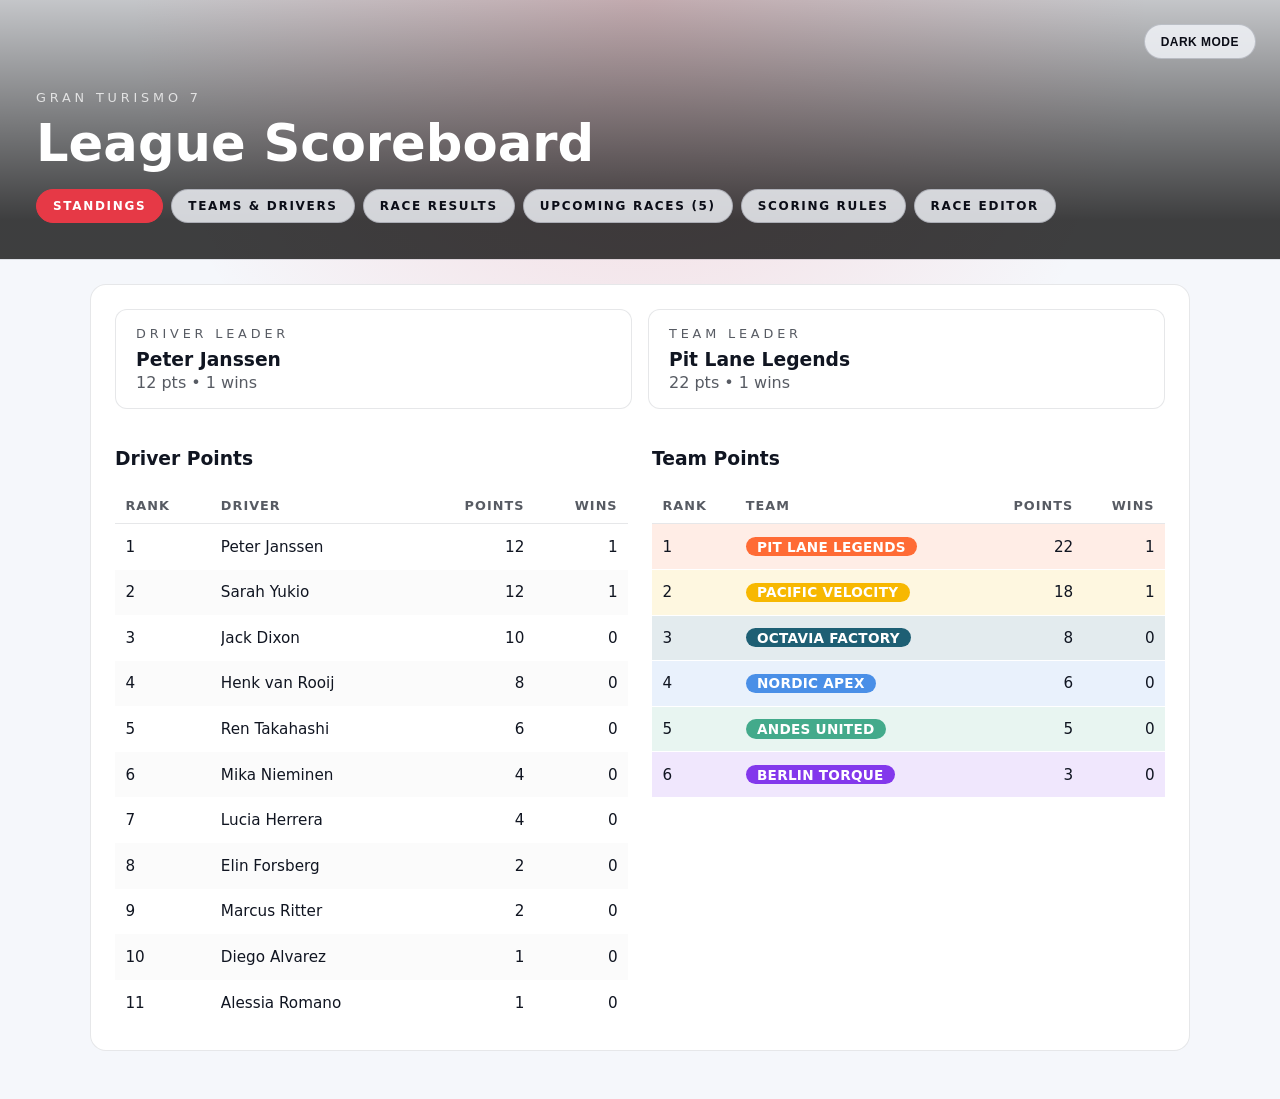
==== index.html @ e3cd5d1e "Fix headers" ====
<!doctype html>
<html lang="en">
  <head>
    <meta charset="utf-8" />
    <meta name="viewport" content="width=device-width, initial-scale=1" />
    <title>Gran Turismo 7 | Scoreboard</title>
    <link rel="icon" type="image/x-icon" href="favicon.ico">
    <link rel="stylesheet" href="styles.css" />
    <script src="theme.js" defer></script>
    <script src="main.js" defer></script>
  </head>
  <body class="theme-dark">
    <header class="hero" id="top">
      <button id="theme-toggle" class="theme-toggle" type="button" aria-pressed="false">Light mode</button>
      <div class="hero__content">
        <p class="eyebrow">Gran Turismo 7</p>
        <h1>League Scoreboard</h1>
        <div class="hero__nav" role="navigation">
          <a class="pill-link pill-link--active" href="index.html">Standings</a>
          <a class="pill-link" href="teams.html">Teams &amp; Drivers</a>
          <a class="pill-link" href="results.html">Race Results</a>
          <a id="upcoming-pill" class="pill-link" href="races.html">Upcoming Races</a>
          <a class="pill-link" href="rules.html">Scoring Rules</a>
          <a class="pill-link" href="editor.html">Race Editor</a>
        </div>
      </div>
    </header>

    <main>
      <section id="standings-section" class="panel panel--standings" aria-labelledby="standings-heading">
        <div class="callouts">
          <article class="callout">
            <p class="eyebrow">Driver Leader</p>
            <h3 id="driver-leader-name">TBD</h3>
            <p class="muted" id="driver-leader-points"></p>
          </article>
          <article class="callout">
            <p class="eyebrow">Team Leader</p>
            <h3 id="team-leader-name">TBD</h3>
            <p class="muted" id="team-leader-points"></p>
          </article>
        </div>
        <div class="standings-grid">
          <article>
            <header class="standings__header">
              <h3>Driver Points</h3>
            </header>
            <div class="table-wrapper">
              <table class="standings-table">
                <thead>
                  <tr>
                    <th scope="col">Rank</th>
                    <th scope="col">Driver</th>
                    <th scope="col">Points</th>
                    <th scope="col">Wins</th>
                  </tr>
                </thead>
                <tbody id="driver-standings-body"></tbody>
              </table>
            </div>
          </article>

          <article>
            <header class="standings__header">
              <h3>Team Points</h3>
            </header>
            <div class="table-wrapper">
              <table class="standings-table">
                <thead>
                  <tr>
                    <th scope="col">Rank</th>
                    <th scope="col">Team</th>
                    <th scope="col">Points</th>
                    <th scope="col">Wins</th>
                  </tr>
                </thead>
                <tbody id="team-standings-body"></tbody>
              </table>
            </div>
          </article>
        </div>
      </section>

    </main>
  </body>
</html>
---- styles.css ----
:root {
  font-family: "Inter", "Segoe UI", system-ui, -apple-system, BlinkMacSystemFont, sans-serif;
  --bg: #0b0d17;
  --card: rgba(255, 255, 255, 0.05);
  --panel: rgba(255, 255, 255, 0.08);
  --text: #f8f9fb;
  --muted: rgba(248, 249, 251, 0.7);
  --accent: #e63946;
  --border: rgba(255, 255, 255, 0.12);
  --bg-glow: radial-gradient(circle at top, rgba(230, 57, 70, 0.35), transparent 40%);
}

body.theme-dark {
  color-scheme: dark;
  --bg: #0b0d17;
  --card: rgba(255, 255, 255, 0.05);
  --panel: rgba(255, 255, 255, 0.08);
  --text: #f8f9fb;
  --muted: rgba(248, 249, 251, 0.7);
  --accent: #e63946;
  --border: rgba(255, 255, 255, 0.12);
  --bg-glow: radial-gradient(circle at top, rgba(230, 57, 70, 0.35), transparent 40%);
}

body.theme-light {
  color-scheme: light;
  --bg: #f5f7fb;
  --card: #ffffff;
  --panel: #ffffff;
  --text: #101521;
  --muted: rgba(16, 21, 33, 0.7);
  --accent: #e63946;
  --border: rgba(15, 23, 42, 0.1);
  --bg-glow: radial-gradient(circle at top, rgba(230, 57, 70, 0.18), transparent 40%);
}

* {
  box-sizing: border-box;
}

body {
  margin: 0;
  min-height: 100vh;
  background: var(--bg-glow), var(--bg);
  background-color: var(--bg);
  display: flex;
  flex-direction: column;
  gap: 1.5rem;
  color: var(--text);
}

main {
  width: min(1100px, 92vw);
  margin: 0 auto 3rem;
  display: flex;
  flex-direction: column;
  gap: 1.75rem;
}

.hero {
  background: url("https://images.unsplash.com/photo-1502877338535-766e1452684a?auto=format&fit=crop&w=1200&q=80") center/cover;
  min-height: 260px;
  display: flex;
  align-items: flex-end;
  color: #fff;
  border-bottom: 1px solid var(--border);
  position: relative;
  --hero-muted: rgba(255, 255, 255, 0.75);
  --hero-text: #ffffff;
}

.theme-toggle {
  position: absolute;
  top: 1.5rem;
  right: 1.5rem;
  border: 1px solid rgba(255, 255, 255, 0.4);
  background: rgba(8, 11, 18, 0.7);
  color: #fff;
  font-weight: 600;
  letter-spacing: 0.04em;
  text-transform: uppercase;
  font-size: 0.75rem;
  padding: 0.6rem 1rem;
  border-radius: 999px;
  cursor: pointer;
  transition: transform 150ms ease, background 150ms ease;
  z-index: 2;
}

.pill-link {
  text-transform: uppercase;
  font-size: 0.75rem;
  letter-spacing: 0.14em;
  font-weight: 600;
  padding: 0.55rem 1rem;
  border-radius: 999px;
  border: 1px solid rgba(255, 255, 255, 0.4);
  color: var(--hero-text);
  text-decoration: none;
  background: rgba(8, 11, 18, 0.55);
  transition: background 150ms ease, transform 150ms ease;
  white-space: nowrap;
}

.pill-link:hover {
  transform: translateY(-1px);
}

.pill-link--active {
  background: var(--accent);
  border-color: var(--accent);
  color: #fff;
}

body.theme-light .pill-link {
  border-color: rgba(15, 23, 42, 0.2);
  color: #0b0d17;
  background: rgba(238, 240, 245, 0.85);
}

body.theme-light .pill-link--active {
  background: var(--accent);
  border-color: var(--accent);
  color: #fff;
}

body.theme-light .theme-toggle {
  border-color: rgba(15, 23, 42, 0.2);
  background: rgba(240, 242, 247, 0.85);
  color: #0b0d17;
}

.theme-toggle:hover {
  transform: translateY(-1px);
}

.hero::after {
  content: "";
  position: absolute;
  inset: 0;
  background: linear-gradient(180deg, rgba(0, 0, 0, 0.2) 0%, rgba(0, 0, 0, 0.75) 85%);
  pointer-events: none;
}

.hero__content {
  position: relative;
  padding: 2.25rem;
  z-index: 1;
}

.hero .eyebrow {
  text-transform: uppercase;
  letter-spacing: 0.3em;
  font-size: 0.8rem;
  margin: 0 0 0.5rem;
  color: var(--hero-muted);
}

.hero h1 {
  font-size: clamp(2rem, 4vw, 3.2rem);
  margin: 0 0 1rem;
  color: var(--hero-text);
}

.hero .lede {
  font-size: 1.05rem;
  color: var(--hero-muted);
  margin: 0 0 1.5rem;
  max-width: 1000px;
}

.hero__nav {
  display: flex;
  flex-wrap: wrap;
  gap: 0.5rem;
}

.panel {
  background: var(--panel);
  border: 1px solid var(--border);
  border-radius: 1rem;
  padding: 1.5rem;
  backdrop-filter: blur(12px);
}

.panel__header {
  margin-bottom: 1.5rem;
}

.panel__header h2 {
  margin: 0 0 0.5rem;
}

.panel__header p {
  margin: 0;
  color: var(--muted);
}

.panel--standings {
  display: flex;
  flex-direction: column;
  gap: 1.25rem;
}

.panel--rules {
  display: flex;
  flex-direction: column;
  gap: 1rem;
}

.muted {
  color: var(--muted);
  margin: 0;
}

.card-grid {
  display: grid;
  grid-template-columns: repeat(auto-fit, minmax(200px, 1fr));
  gap: 1rem;
}

.points-grid {
  display: grid;
  grid-template-columns: repeat(auto-fit, minmax(220px, 1fr));
  gap: 1rem;
}

.points-list {
  list-style: none;
  padding: 0;
  margin: 0;
  display: flex;
  flex-direction: column;
  gap: 0.35rem;
}

.points-list li {
  display: flex;
  justify-content: space-between;
  align-items: center;
  padding: 0.4rem 0.75rem;
  border: 1px solid var(--border);
  border-radius: 0.6rem;
  background: var(--card);
  font-weight: 600;
}

.points-list span {
  font-size: 0.85rem;
  text-transform: uppercase;
  letter-spacing: 0.08em;
  color: var(--muted);
}

.rule-card {
  background: var(--card);
  border: 1px solid var(--border);
  border-radius: 0.75rem;
  padding: 1rem;
}

.rule-list {
  list-style: decimal;
  padding-left: 1.25rem;
  margin: 0;
  display: flex;
  flex-direction: column;
  gap: 0.75rem;
}

.rule-list li strong {
  display: block;
  letter-spacing: 0.08em;
  text-transform: uppercase;
  font-size: 0.8rem;
  margin-bottom: 0.25rem;
  color: var(--muted);
}

.editor-grid {
  display: grid;
  grid-template-columns: repeat(auto-fit, minmax(260px, 1fr));
  gap: 1.25rem;
}

.editor-form {
  display: grid;
  grid-template-columns: repeat(auto-fit, minmax(220px, 1fr));
  gap: 0.75rem;
}

.editor-form .form-field--span-2 {
  grid-column: span 2;
}

.form-field {
  display: flex;
  flex-direction: column;
  margin-bottom: 0.5em;
  gap: 0.25rem;
}

.form-field__label-row {
  display: flex;
  align-items: center;
  gap: 0.35rem;
  position: relative;
}

.form-group-heading {
  grid-column: 1 / -1;
  margin: 0.35rem 0 0.2rem;
  padding: 0.25rem 0.6rem;
  font-size: 0.75rem;
  letter-spacing: 0.18em;
  text-transform: uppercase;
  color: var(--muted);
  background: linear-gradient(90deg, rgba(255, 196, 0, 0.2), rgba(255, 196, 0, 0.08));
  border-radius: 0.5rem;
}

.form-field label {
  font-size: 0.8rem;
  letter-spacing: 0.08em;
  text-transform: uppercase;
  color: var(--muted);
  margin: 0;
}

.form-field input,
.form-field select,
.form-field textarea {
  padding: 0.65rem 0.75rem;
  border-radius: 0.5rem;
  border: 1px solid var(--border);
  background: rgba(0, 0, 0, 0.15);
  color: var(--text);
  font-size: 1rem;
  transition: border-color 150ms ease, background 150ms ease;
}

.form-field--invalid input,
.form-field--invalid select,
.form-field--invalid textarea {
  border-color: #ff6b6b !important;
  background: rgba(255, 107, 107, 0.1) !important;
}

#extra-fields {
  display: contents;
}

.field-hint {
  width: 1.3rem;
  height: 1.3rem;
  border-radius: 50%;
  border: 1px solid var(--border);
  background: rgba(255, 255, 255, 0.08);
  color: var(--text);
  font-size: 0.8rem;
  font-weight: 700;
  cursor: pointer;
  display: inline-flex;
  align-items: center;
  justify-content: center;
  padding: 0;
}

.field-hint__popover {
  position: absolute;
  top: calc(100% + 0.3rem);
  right: 0;
  min-width: 220px;
  max-width: 320px;
  background: var(--panel);
  border: 1px solid var(--border);
  border-radius: 0.6rem;
  padding: 0.6rem 0.75rem;
  box-shadow: 0 12px 30px rgba(0, 0, 0, 0.45);
  z-index: 5;
}

.field-hint__popover ul {
  list-style: none;
  margin: 0;
  padding: 0;
  display: flex;
  flex-direction: column;
  gap: 0.25rem;
}

.field-hint__popover li {
  font-size: 0.85rem;
  color: var(--text);
}

.field-hint__popover strong {
  font-size: 0.85rem;
}

.multi-select {
  display: flex;
  flex-direction: column;
  gap: 0.35rem;
  padding: 0.65rem 0.75rem;
  border-radius: 0.5rem;
  border: 1px solid var(--border);
  background: rgba(0, 0, 0, 0.03);
}

.multi-select__option {
  display: flex;
  align-items: center;
  gap: 0.5rem;
  position: relative;
}

.multi-select__option input {
  position: absolute;
  opacity: 0;
  pointer-events: none;
}

.multi-select__marker {
  width: 1rem;
  height: 1rem;
  border-radius: 0.2rem;
  border: 1px solid var(--border);
  display: inline-flex;
  align-items: center;
  justify-content: center;
  font-size: 0.75rem;
  background: rgba(0, 0, 0, 0.15);
}

.multi-select__option input:checked + .multi-select__marker {
  background: #1aa750;
  border-color: #1aa750;
  color: #fff;
}

.multi-select__marker {
  cursor: pointer;
}

.multi-select__option input:checked + .multi-select__marker::after {
  content: '✓';
}

.multi-select__label {
  flex: 1;
  cursor: pointer;
}

.repeatable-list {
  display: flex;
  flex-direction: column;
  gap: 0.5rem;
  margin-bottom: 1.5rem;
}

.repeatable-row {
  display: flex;
  gap: 0.5rem;
  align-items: center;
}

.repeatable-row select {
  flex: 1;
}

.repeatable-action-btn {
  width: 2rem;
  height: 2rem;
  border-radius: 50%;
  border: 1px solid var(--border);
  background: rgba(255, 255, 255, 0.08);
  color: var(--text);
  font-size: 1.1rem;
  font-weight: 600;
  cursor: pointer;
  display: flex;
  align-items: center;
  justify-content: center;
}

.repeatable-add-btn {
  background: #1aa750;
  border-color: #1aa750;
  color: #fff;
}

.repeatable-remove-btn {
  background: #c62828;
  border-color: #c62828;
  color: #fff;
}

.repeatable-action-btn:disabled {
  opacity: 0.4;
  cursor: not-allowed;
}

body.theme-light .repeatable-action-btn {
  background: rgba(0, 0, 0, 0.04);
  color: #0b0d17;
}

body.theme-light .repeatable-action-btn {
  border-color: rgba(0, 0, 0, 0.2);
}

body.theme-light .repeatable-add-btn {
  background: #15a14a;
  border-color: #15a14a;
  color: #fff;
}

body.theme-light .repeatable-remove-btn {
  background: #d32f2f;
  border-color: #d32f2f;
  color: #fff;
}

body.theme-light .form-field input,
body.theme-light .form-field select,
body.theme-light .form-field textarea {
  background: rgba(0, 0, 0, 0.03);
  color: #0b0d17;
}

.combo {
  position: relative;
}

.combo__list {
  position: absolute;
  top: calc(100% + 0.2rem);
  left: 0;
  right: 0;
  background: rgba(2, 6, 23, 0.95);
  border: 1px solid var(--border);
  border-radius: 0.5rem;
  max-height: 220px;
  overflow-y: auto;
  list-style: none;
  margin: 0;
  padding: 0.3rem 0;
  z-index: 3;
}

.combo__list li {
  padding: 0.4rem 0.75rem;
  cursor: pointer;
  color: #f8f9fb;
}

.combo__list li:hover,
.combo__list li:focus {
  background: rgba(255, 255, 255, 0.12);
  outline: none;
}

.warning {
  color: #ff6b6b;
  font-size: 0.85rem;
  margin: 0;
}

.editor-output {
  background: var(--card);
  border: 1px solid var(--border);
  border-radius: 0.85rem;
  padding: 1rem;
  display: flex;
  flex-direction: column;
  gap: 0.75rem;
}

.editor-output__header {
  display: flex;
  justify-content: space-between;
  align-items: center;
  gap: 0.5rem;
}

.copy-btn {
  font-size: 0.65rem;
  padding: 0.45rem 0.75rem;
  transition: opacity 150ms ease;
}

.copy-btn:disabled {
  opacity: 0.4;
  cursor: not-allowed;
}

.json-preview {
  margin: 0;
  padding: 1rem;
  background: rgba(0, 0, 0, 0.25);
  border-radius: 0.75rem;
  border: 1px solid var(--border);
  overflow-x: auto;
  font-family: 'SFMono-Regular', Consolas, 'Liberation Mono', Menlo, monospace;
  font-size: 0.9rem;
}

body.theme-light .json-preview {
  background: rgba(0, 0, 0, 0.04);
}

.note {
  margin: 0;
}

.upcoming-grid {
  display: flex;
  flex-direction: column;
  gap: 1rem;
}

.upcoming-card {
  background: var(--card);
  border: 1px solid var(--border);
  border-radius: 0.85rem;
  padding: 0;
  overflow: hidden;
}

.upcoming-card__summary {
  padding: 1rem 1.25rem;
  display: flex;
  justify-content: space-between;
  align-items: center;
  gap: 1rem;
  cursor: pointer;
}

.upcoming-card__summary h3 {
  margin: 0;
}

.upcoming-card[aria-expanded='true'] .upcoming-card__details {
  display: block;
}

.upcoming-card__meta {
  display: flex;
  flex-direction: column;
  align-items: flex-end;
  gap: 0.25rem;
  font-size: 0.9rem;
  color: var(--muted);
}

.upcoming-card__details {
  display: none;
  padding: 0 1.25rem 1rem;
  border-top: 1px solid rgba(255, 255, 255, 0.08);
}

.upcoming-detail-group {
  padding-top: 0.75rem;
  border-top: 1px solid rgba(255, 255, 255, 0.08);
}

.upcoming-detail-group:first-child {
  border-top: none;
  padding-top: 0.5rem;
}

.upcoming-detail-group__title {
  margin: 0 0 0.5rem;
  font-size: 0.75rem;
  letter-spacing: 0.2em;
  text-transform: uppercase;
  color: var(--muted);
  background: linear-gradient(90deg, rgba(255, 168, 0, 0.2), rgba(255, 168, 0, 0.05));
  padding: 0.3rem 0.65rem;
  border-radius: 0.45rem;
}

.upcoming-card__details ul {
  list-style: none;
  margin: 0;
  padding: 0;
  display: flex;
  flex-direction: column;
  gap: 0.35rem;
}

.upcoming-card__details li {
  display: grid;
  grid-template-columns: minmax(140px, 0.4fr) 1fr;
  align-items: center;
  column-gap: 1rem;
  font-size: 0.95rem;
  padding-bottom: 0.2rem;
  border-bottom: 1px solid rgba(255, 255, 255, 0.08);
}

.upcoming-card__details li:last-child {
  border-bottom: none;
  padding-bottom: 0;
}

.upcoming-card li span {
  text-transform: uppercase;
  letter-spacing: 0.08em;
  font-size: 0.7rem;
  color: var(--muted);
}

.team-card {
  background: var(--card);
  border: 1px solid var(--border);
  border-radius: 0.75rem;
  padding: 1rem;
  display: flex;
  flex-direction: column;
  gap: 0.75rem;
}

.team-card header {
  display: flex;
  flex-direction: column;
  gap: 0.4rem;
}

.team-card__tag {
  font-size: 1rem;
  text-transform: uppercase;
  letter-spacing: 0.12em;
  color: #111;
  font-weight: 700;
  padding: 0.25rem 0.65rem;
  border-radius: 0.8rem;
  width: fit-content;
}

.team-card__drivers {
  list-style: none;
  margin: 0;
  padding: 0;
  color: var(--muted);
}

.team-card__drivers li + li {
  margin-top: 0.3rem;
}

.race-list {
  display: flex;
  flex-direction: column;
  gap: 1.5rem;
}

.callouts {
  display: grid;
  grid-template-columns: repeat(auto-fit, minmax(220px, 1fr));
  gap: 1rem;
}

.callout {
  background: var(--card);
  border: 1px solid var(--border);
  border-radius: 0.75rem;
  padding: 1rem 1.25rem;
}

.callout h3 {
  margin: 0.2rem 0;
}

.standings-grid {
  display: grid;
  grid-template-columns: repeat(auto-fit, minmax(280px, 1fr));
  gap: 1.5rem;
}

.standings__header {
  margin-bottom: 0.5rem;
}

.standings-table td:nth-child(3),
.standings-table td:nth-child(4),
.standings-table th:nth-child(3),
.standings-table th:nth-child(4) {
  text-align: right;
}

.standings-row-alt td {
  background-color: rgba(235, 235, 235, 0.2);
}

.standings-table tbody tr.expandable-row {
  cursor: pointer;
  height: 3em;
  transition: background 150ms ease;
}

.driver-row__header {
  display: flex;
  justify-content: space-between;
  align-items: center;
  gap: 0.5rem;
}

.driver-row__name {
  flex: 1;
  min-width: 0;
  white-space: nowrap;
  overflow: hidden;
  text-overflow: ellipsis;
}

.driver-row__details {
  display: none;
}

.driver-row__details--open {
  display: table-row;
}

.driver-row__details td {
  border-bottom: none;
  padding-top: 0;
}

.driver-row__details-wrapper {
  padding: 0.15rem 0.75rem 0.5rem;
  border: 1px solid rgba(140, 139, 139, 0.55);
  border-radius: 0.5rem;
}

.driver-row__details table {
  width: 100%;
}

.driver-row__details-row--dropped td {
  color: #f87171;
  text-decoration: line-through;
}

.team-row {
  position: relative;
}

.team-row--tinted td {
  background: var(--team-row-tint, transparent);
}

.team-row__header {
  display: flex;
  justify-content: space-between;
  align-items: center;
  gap: 0.5rem;
}

.team-pill {
  display: inline-flex;
  align-items: center;
  gap: 0.45rem;
  font-weight: 600;
  font-size: 0.85rem;
  padding: 0.1rem 0.7rem;
  border-radius: 999px;
  letter-spacing: 0.02em;
  text-transform: uppercase;
  white-space: nowrap;
  overflow: hidden;
  text-overflow: ellipsis;
}

.team-row__details {
  display: none;
}

.team-row__details--open {
  display: table-row;
}

.team-row__details td {
  border-bottom: none;
  padding-top: 0;
}

.team-row__details-wrapper {
  padding: 0.15rem 0.75rem 0.5rem;
  border: 1px solid rgba(140, 139, 139, 0.55);
  border-radius: 0.5rem;
}

.team-row__details table {
  width: 100%;
  border-collapse: collapse;
}

.team-row__details table th,
.team-row__details table td {
  text-align: left;
  padding: 0.35rem 0.4rem;
  font-size: 0.85rem;
}

.team-chip {
  width: 0.75rem;
  height: 0.75rem;
  border-radius: 50%;
  border: 1px solid rgba(255, 255, 255, 0.4);
}

.race-card {
  background: var(--card);
  border: 1px solid var(--border);
  border-radius: 0.9rem;
  padding: 1.25rem;
  display: flex;
  flex-direction: column;
  gap: 1rem;
}

.race-card header {
  display: flex;
  justify-content: space-between;
  align-items: baseline;
  gap: 1rem;
  flex-wrap: wrap;
}

.race-card h3 {
  margin: 0.2rem 0 0;
}

.race-card__title-btn {
  background: none;
  border: none;
  color: inherit;
  font: inherit;
  cursor: pointer;
  padding: 0;
  display: inline-flex;
  align-items: center;
  gap: 0.35rem;
}

.race-card__title-btn::after {
  content: '›';
  font-size: 1.1rem;
  transition: transform 0.2s ease;
}

.race-card--details-open .race-card__title-btn::after {
  transform: rotate(90deg);
}

.race-card__title-btn--static {
  cursor: default;
}

.race-card__meta {
  margin: 0;
  color: var(--muted);
}

.race-card__details {
  display: none;
  border-top: 1px solid var(--border);
  padding-top: 0.75rem;
}

.race-card--details-open .race-card__details {
  display: block;
}

.race-card__details .upcoming-detail-group {
  border-top-color: rgba(255, 255, 255, 0.12);
}

.race-card__details ul {
  list-style: none;
  margin: 0;
  padding: 0;
  display: flex;
  flex-direction: column;
  gap: 0.35rem;
}

.race-card__details li {
  display: grid;
  grid-template-columns: minmax(140px, 0.4fr) 1fr;
  align-items: center;
  column-gap: 1rem;
  font-size: 0.95rem;
  padding-bottom: 0.2rem;
  border-bottom: 1px solid rgba(255, 255, 255, 0.08);
}

.race-card__details li:last-child {
  border-bottom: none;
  padding-bottom: 0;
}

.race-card__details li span {
  text-transform: uppercase;
  letter-spacing: 0.08em;
  font-size: 0.7rem;
  color: var(--muted);
}

.table-wrapper {
  overflow-x: auto;
}

table {
  width: 100%;
  border-collapse: collapse;
  font-size: 0.95rem;
}

th,
td {
  padding: 0.65rem;
  text-align: left;
}

th {
  font-size: 0.8rem;
  letter-spacing: 0.08em;
  text-transform: uppercase;
  color: var(--muted);
  border-bottom: 1px solid var(--border);
}

td {
  border-bottom: 1px solid rgba(255, 255, 255, 0.06);
}

tbody tr:last-child td {
  border-bottom: none;
}

.badge {
  padding: 0.15rem 0.5rem;
  border-radius: 999px;
  font-size: 0.8rem;
  font-weight: 600;
  color: #111;
}

.error {
  padding: 1rem;
  background: rgba(230, 57, 70, 0.2);
  border: 1px solid rgba(230, 57, 70, 0.5);
  border-radius: 0.75rem;
}

@media (max-width: 720px) {
  body {
    gap: 0.75rem;
  }

  main {
    width: min(95vw, 640px);
    gap: 1.25rem;
  }

  .panel {
    padding: 1rem;
  }

  .standings-grid {
    grid-template-columns: 1fr;
  }

  .race-card {
    padding: 1rem;
  }
}
.eyebrow {
  text-transform: uppercase;
  letter-spacing: 0.3em;
  font-size: 0.8rem;
  margin: 0 0 0.5rem;
  color: var(--muted);
}
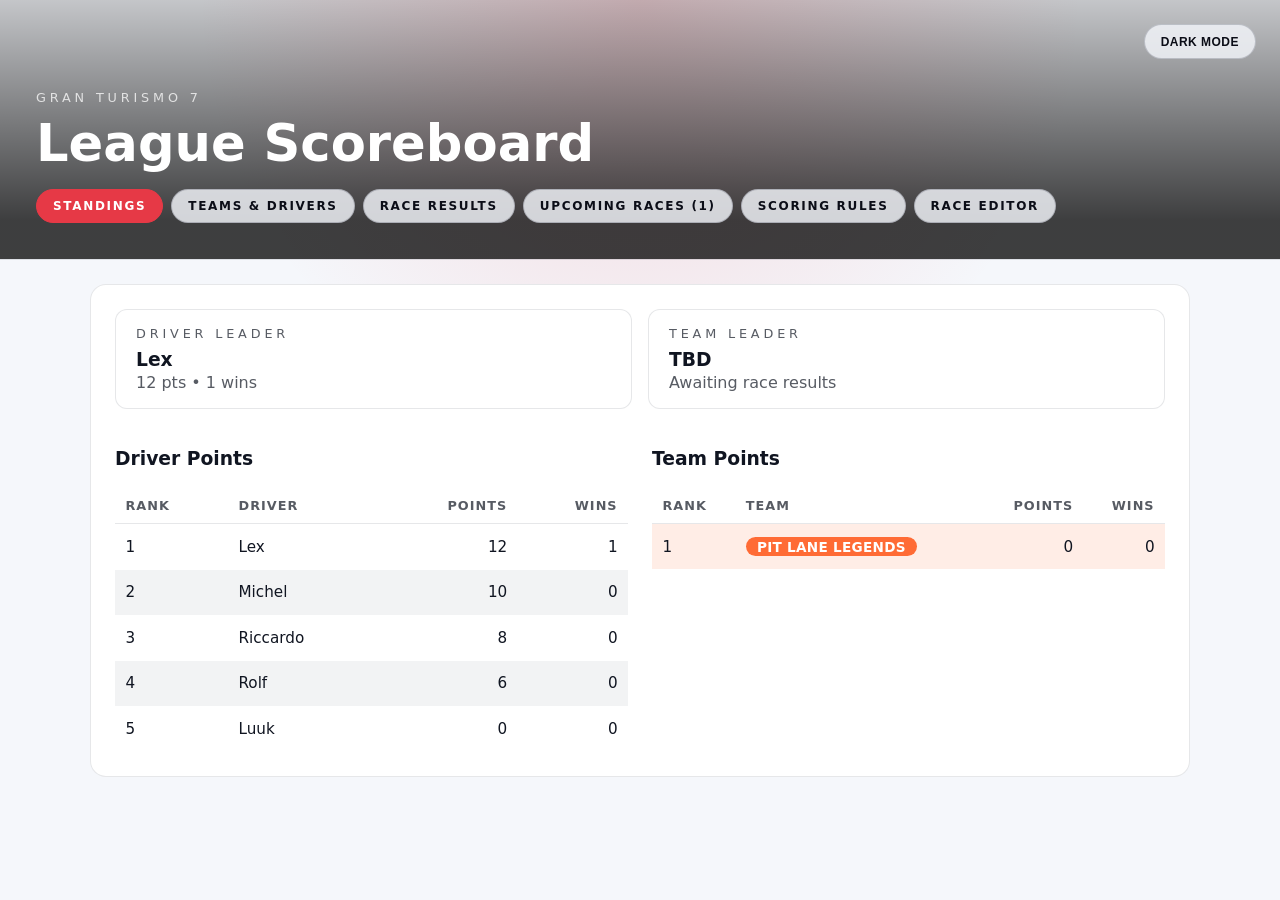
==== commit caff517f: "Fixed displaying teams" ====
--- a/index.html
+++ b/index.html
@@ -29,19 +29,19 @@
     <main>
       <section id="standings-section" class="panel panel--standings" aria-labelledby="standings-heading">
         <div class="callouts">
-          <article class="callout">
+          <article class="callout" id="driver-leader-callout">
             <p class="eyebrow">Driver Leader</p>
             <h3 id="driver-leader-name">TBD</h3>
             <p class="muted" id="driver-leader-points"></p>
           </article>
-          <article class="callout">
+          <article class="callout" id="team-leader-callout">
             <p class="eyebrow">Team Leader</p>
             <h3 id="team-leader-name">TBD</h3>
             <p class="muted" id="team-leader-points"></p>
           </article>
         </div>
         <div class="standings-grid">
-          <article>
+          <article id="driver-standings-card">
             <header class="standings__header">
               <h3>Driver Points</h3>
             </header>
@@ -60,7 +60,7 @@
             </div>
           </article>
 
-          <article>
+          <article id="team-standings-card">
             <header class="standings__header">
               <h3>Team Points</h3>
             </header>
--- a/styles.css
+++ b/styles.css
@@ -8,6 +8,7 @@
   --accent: #e63946;
   --border: rgba(255, 255, 255, 0.12);
   --bg-glow: radial-gradient(circle at top, rgba(230, 57, 70, 0.35), transparent 40%);
+  --row-alt: rgba(255, 255, 255, 0.08);
 }
 
 body.theme-dark {
@@ -20,6 +21,7 @@
   --accent: #e63946;
   --border: rgba(255, 255, 255, 0.12);
   --bg-glow: radial-gradient(circle at top, rgba(230, 57, 70, 0.35), transparent 40%);
+  --row-alt: rgba(255, 255, 255, 0.08);
 }
 
 body.theme-light {
@@ -32,6 +34,7 @@
   --accent: #e63946;
   --border: rgba(15, 23, 42, 0.1);
   --bg-glow: radial-gradient(circle at top, rgba(230, 57, 70, 0.18), transparent 40%);
+  --row-alt: rgba(15, 23, 42, 0.05);
 }
 
 * {
@@ -289,6 +292,12 @@
   gap: 0.75rem;
 }
 
+.standings-grid > *,
+.editor-grid > *,
+.editor-form > * {
+  min-width: 0;
+}
+
 .editor-form .form-field--span-2 {
   grid-column: span 2;
 }
@@ -330,6 +339,7 @@
 .form-field input,
 .form-field select,
 .form-field textarea {
+  width: 100%;
   padding: 0.65rem 0.75rem;
   border-radius: 0.5rem;
   border: 1px solid var(--border);
@@ -467,6 +477,7 @@
 
 .repeatable-row select {
   flex: 1;
+  min-width: 0;
 }
 
 .repeatable-action-btn {
@@ -531,6 +542,8 @@
 
 .combo {
   position: relative;
+  width: 100%;
+  min-width: 0;
 }
 
 .combo__list {
@@ -790,8 +803,8 @@
   text-align: right;
 }
 
-.standings-row-alt td {
-  background-color: rgba(235, 235, 235, 0.2);
+.standings-row-alt > td {
+  background-color: var(--row-alt);
 }
 
 .standings-table tbody tr.expandable-row {
@@ -847,7 +860,7 @@
   position: relative;
 }
 
-.team-row--tinted td {
+.team-row--tinted > td {
   background: var(--team-row-tint, transparent);
 }
 
@@ -1011,6 +1024,8 @@
 
 .table-wrapper {
   overflow-x: auto;
+  max-width: 100%;
+  -webkit-overflow-scrolling: touch;
 }
 
 table {
@@ -1023,6 +1038,7 @@
 td {
   padding: 0.65rem;
   text-align: left;
+  overflow-wrap: anywhere;
 }
 
 th {
@@ -1059,24 +1075,66 @@
 @media (max-width: 720px) {
   body {
     gap: 0.75rem;
+    padding: 0 0 2rem;
   }
 
   main {
-    width: min(95vw, 640px);
+    width: 100%;
+    max-width: none;
     gap: 1.25rem;
+    padding: 0 1rem;
+  }
+
+  .hero__content {
+    padding: 1.75rem 1.25rem 2rem;
+  }
+
+  .hero__nav {
+    flex-direction: column;
+    width: 100%;
+  }
+
+  .hero__nav .pill-link {
+    width: 100%;
+    text-align: center;
   }
 
   .panel {
     padding: 1rem;
   }
 
-  .standings-grid {
+  .standings-grid,
+  .callouts,
+  .card-grid,
+  .points-grid,
+  .editor-grid,
+  .editor-form {
     grid-template-columns: 1fr;
+  }
+
+  .editor-form .form-field--span-2 {
+    grid-column: 1;
   }
 
   .race-card {
     padding: 1rem;
   }
+
+  .race-card header,
+  .upcoming-card__summary {
+    flex-direction: column;
+    align-items: flex-start;
+  }
+
+  .upcoming-card__meta {
+    align-items: flex-start;
+  }
+
+  .upcoming-card__details li,
+  .race-card__details li {
+    grid-template-columns: 1fr;
+    row-gap: 0.25rem;
+  }
 }
 .eyebrow {
   text-transform: uppercase;
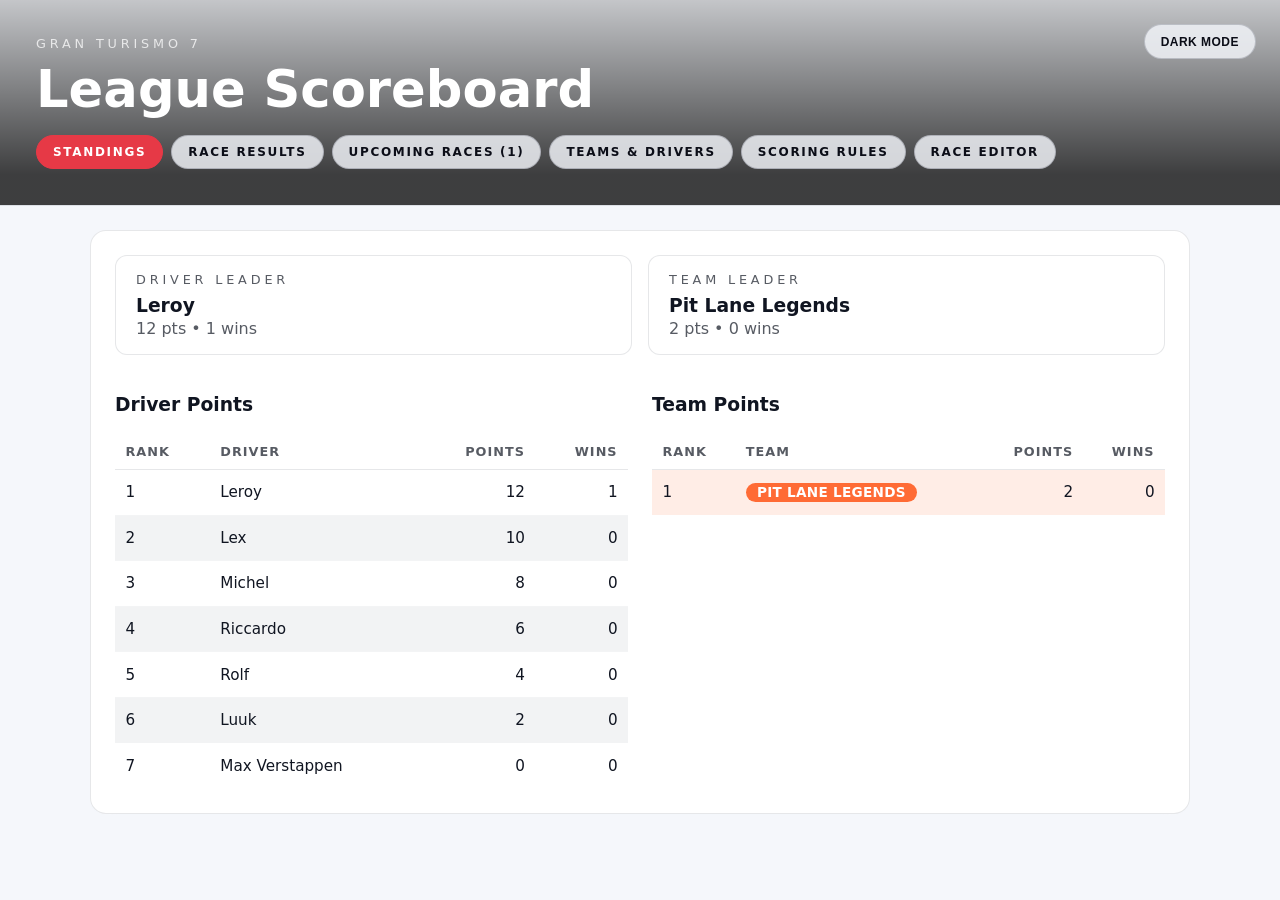
==== commit 5947d88d: "Button ordering" ====
--- a/index.html
+++ b/index.html
@@ -17,9 +17,9 @@
         <h1>League Scoreboard</h1>
         <div class="hero__nav" role="navigation">
           <a class="pill-link pill-link--active" href="index.html">Standings</a>
-          <a class="pill-link" href="teams.html">Teams &amp; Drivers</a>
           <a class="pill-link" href="results.html">Race Results</a>
           <a id="upcoming-pill" class="pill-link" href="races.html">Upcoming Races</a>
+          <a class="pill-link" href="teams.html">Teams &amp; Drivers</a>
           <a class="pill-link" href="rules.html">Scoring Rules</a>
           <a class="pill-link" href="editor.html">Race Editor</a>
         </div>
--- a/styles.css
+++ b/styles.css
@@ -7,8 +7,10 @@
   --muted: rgba(248, 249, 251, 0.7);
   --accent: #e63946;
   --border: rgba(255, 255, 255, 0.12);
-  --bg-glow: radial-gradient(circle at top, rgba(230, 57, 70, 0.35), transparent 40%);
   --row-alt: rgba(255, 255, 255, 0.08);
+  --combo-bg: rgb(245, 245, 245);
+  --combo-text: #f8f9fb;
+  --combo-hover: rgba(255, 255, 255, 0.12);
 }
 
 body.theme-dark {
@@ -20,8 +22,10 @@
   --muted: rgba(248, 249, 251, 0.7);
   --accent: #e63946;
   --border: rgba(255, 255, 255, 0.12);
-  --bg-glow: radial-gradient(circle at top, rgba(230, 57, 70, 0.35), transparent 40%);
   --row-alt: rgba(255, 255, 255, 0.08);
+  --combo-bg: rgb(31, 32, 38);
+  --combo-text: #f8f9fb;
+  --combo-hover: rgba(255, 255, 255, 0.12);
 }
 
 body.theme-light {
@@ -33,8 +37,10 @@
   --muted: rgba(16, 21, 33, 0.7);
   --accent: #e63946;
   --border: rgba(15, 23, 42, 0.1);
-  --bg-glow: radial-gradient(circle at top, rgba(230, 57, 70, 0.18), transparent 40%);
   --row-alt: rgba(15, 23, 42, 0.05);
+  --combo-bg: rgb(245, 245, 245);
+  --combo-text: #0b0d17;
+  --combo-hover: rgba(15, 23, 42, 0.15);
 }
 
 * {
@@ -44,7 +50,7 @@
 body {
   margin: 0;
   min-height: 100vh;
-  background: var(--bg-glow), var(--bg);
+  background: var(--bg);
   background-color: var(--bg);
   display: flex;
   flex-direction: column;
@@ -62,7 +68,7 @@
 
 .hero {
   background: url("https://images.unsplash.com/photo-1502877338535-766e1452684a?auto=format&fit=crop&w=1200&q=80") center/cover;
-  min-height: 260px;
+  min-height: 150px;
   display: flex;
   align-items: flex-end;
   color: #fff;
@@ -390,6 +396,12 @@
   z-index: 5;
 }
 
+.field-hint__description {
+  margin: 0 0 0.5rem;
+  font-size: 0.9rem;
+  color: var(--text);
+}
+
 .field-hint__popover ul {
   list-style: none;
   margin: 0;
@@ -551,7 +563,7 @@
   top: calc(100% + 0.2rem);
   left: 0;
   right: 0;
-  background: rgba(2, 6, 23, 0.95);
+  background: var(--combo-bg);
   border: 1px solid var(--border);
   border-radius: 0.5rem;
   max-height: 220px;
@@ -565,12 +577,12 @@
 .combo__list li {
   padding: 0.4rem 0.75rem;
   cursor: pointer;
-  color: #f8f9fb;
+  color: var(--combo-text);
 }
 
 .combo__list li:hover,
 .combo__list li:focus {
-  background: rgba(255, 255, 255, 0.12);
+  background: var(--combo-hover);
   outline: none;
 }
 
@@ -652,6 +664,28 @@
 
 .upcoming-card__summary h3 {
   margin: 0;
+}
+
+.upcoming-card__title-btn {
+  background: none;
+  border: none;
+  color: inherit;
+  font: inherit;
+  cursor: pointer;
+  padding: 0;
+  display: inline-flex;
+  align-items: center;
+  gap: 0.35rem;
+}
+
+.upcoming-card__title-btn::after {
+  content: '›';
+  font-size: 1.1rem;
+  transition: transform 0.2s ease;
+}
+
+.upcoming-card[aria-expanded='true'] .upcoming-card__title-btn::after {
+  transform: rotate(90deg);
 }
 
 .upcoming-card[aria-expanded='true'] .upcoming-card__details {
@@ -934,12 +968,23 @@
   gap: 1rem;
 }
 
-.race-card header {
+.race-card__header {
   display: flex;
   justify-content: space-between;
-  align-items: baseline;
+  align-items: flex-start;
   gap: 1rem;
   flex-wrap: wrap;
+}
+
+.race-card__header-main {
+  min-width: 0;
+}
+
+.race-card__header-actions {
+  display: flex;
+  flex-direction: column;
+  align-items: flex-end;
+  gap: 0.35rem;
 }
 
 .race-card h3 {
@@ -977,6 +1022,28 @@
   color: var(--muted);
 }
 
+.race-card__proof-btn {
+  border-radius: 999px;
+  border: 1px solid var(--muted);
+  color: var(--muted);
+  background: transparent;
+  display: inline-flex;
+  align-items: center;
+  justify-content: center;
+  padding: 0.35rem 0.85rem;
+  font-weight: 600;
+  text-decoration: none;
+  transition: background 0.2s ease, color 0.2s ease, border-color 0.2s ease;
+  font-size: 0.85rem;
+}
+
+.race-card__proof-btn:hover,
+.race-card__proof-btn:focus-visible {
+  background: var(--muted);
+  color: var(--card);
+  border-color: var(--muted);
+}
+
 .race-card__details {
   display: none;
   border-top: 1px solid var(--border);
@@ -985,6 +1052,61 @@
 
 .race-card--details-open .race-card__details {
   display: block;
+}
+
+.proof-modal {
+  position: fixed;
+  inset: 0;
+  background: rgba(0, 0, 0, 0.6);
+  display: none;
+  align-items: center;
+  justify-content: center;
+  padding: 1.25rem;
+  z-index: 50;
+}
+
+.proof-modal:not([hidden]) {
+  display: flex;
+}
+
+.proof-modal__dialog {
+  background: var(--card);
+  border: 1px solid var(--border);
+  border-radius: 1rem;
+  max-width: min(90vw, 720px);
+  max-height: 90vh;
+  width: 100%;
+  display: flex;
+  flex-direction: column;
+  overflow: hidden;
+  padding: 1rem;
+  gap: 0.75rem;
+}
+
+body.theme-dark .proof-modal__dialog {
+  background: rgba(11, 13, 23, 0.95);
+}
+
+.proof-modal__close {
+  align-self: flex-end;
+  border: none;
+  background: transparent;
+  color: inherit;
+  font-size: 1.5rem;
+  cursor: pointer;
+  padding: 0.25rem 0.5rem;
+}
+
+.proof-modal__image {
+  width: 100%;
+  height: auto;
+  border-radius: 0.75rem;
+  object-fit: contain;
+  max-height: calc(90vh - 4rem);
+}
+
+body.proof-modal-open {
+  overflow: hidden;
 }
 
 .race-card__details .upcoming-detail-group {
@@ -1120,7 +1242,7 @@
     padding: 1rem;
   }
 
-  .race-card header,
+  .race-card__header,
   .upcoming-card__summary {
     flex-direction: column;
     align-items: flex-start;
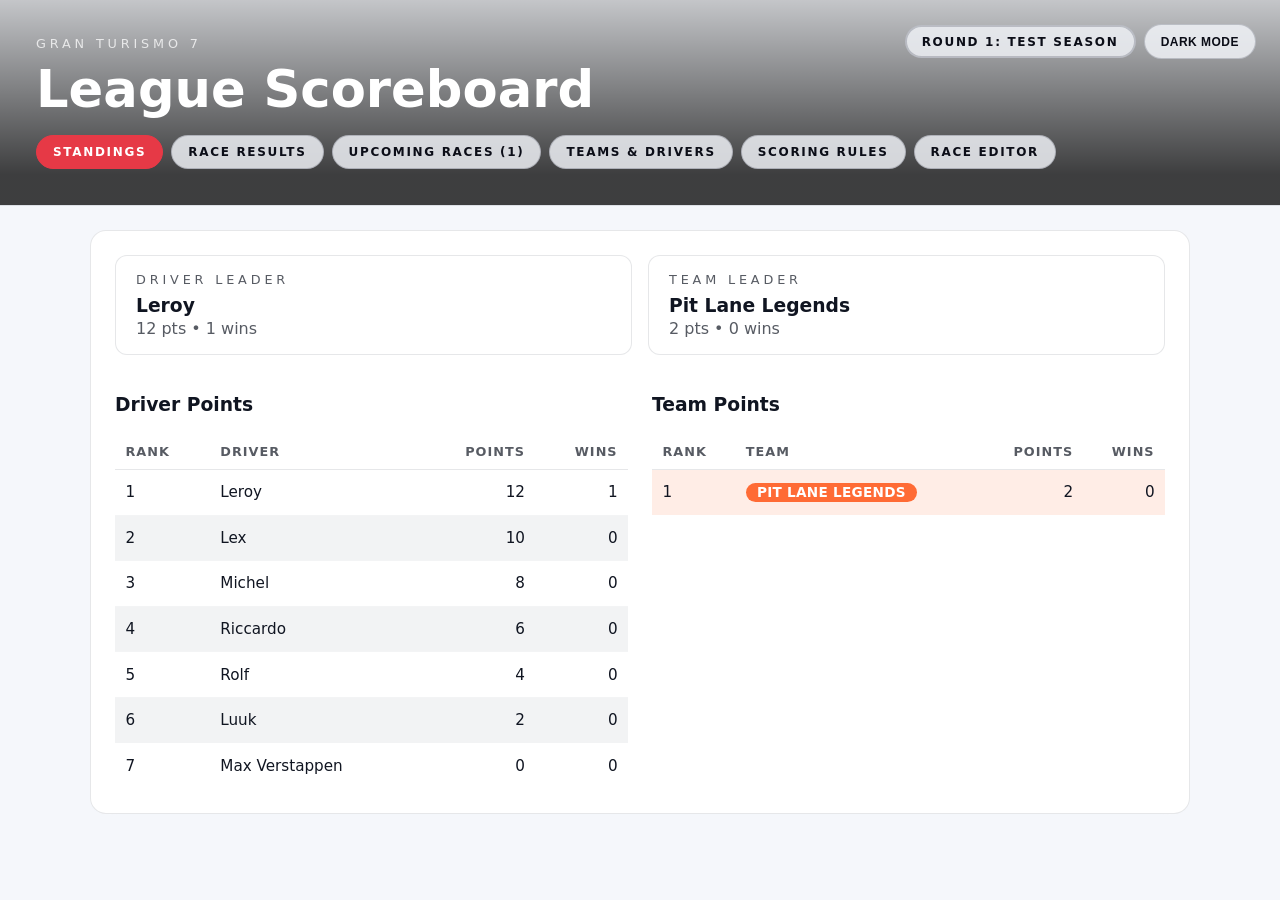
==== commit 67e23808: "Rounds added to the site" ====
--- a/index.html
+++ b/index.html
@@ -7,11 +7,17 @@
     <link rel="icon" type="image/x-icon" href="favicon.ico">
     <link rel="stylesheet" href="styles.css" />
     <script src="theme.js" defer></script>
+    <script src="rounds.js" defer></script>
     <script src="main.js" defer></script>
   </head>
   <body class="theme-dark">
     <header class="hero" id="top">
-      <button id="theme-toggle" class="theme-toggle" type="button" aria-pressed="false">Light mode</button>
+      <div class="hero__top-actions">
+        <div class="hero__round-selector">
+          <select id="round-select" aria-label="Select a round"></select>
+        </div>
+        <button id="theme-toggle" class="theme-toggle" type="button" aria-pressed="false">Light mode</button>
+      </div>
       <div class="hero__content">
         <p class="eyebrow">Gran Turismo 7</p>
         <h1>League Scoreboard</h1>
--- a/styles.css
+++ b/styles.css
@@ -78,10 +78,17 @@
   --hero-text: #ffffff;
 }
 
-.theme-toggle {
+.hero__top-actions {
   position: absolute;
   top: 1.5rem;
   right: 1.5rem;
+  display: flex;
+  gap: 0.5rem;
+  align-items: center;
+  z-index: 2;
+}
+
+.theme-toggle {
   border: 1px solid rgba(255, 255, 255, 0.4);
   background: rgba(8, 11, 18, 0.7);
   color: #fff;
@@ -93,7 +100,6 @@
   border-radius: 999px;
   cursor: pointer;
   transition: transform 150ms ease, background 150ms ease;
-  z-index: 2;
 }
 
 .pill-link {
@@ -184,6 +190,39 @@
   gap: 0.5rem;
 }
 
+.hero__round-selector {
+  margin: 0;
+}
+
+.hero__round-selector select {
+  border-radius: 999px;
+  border: 1px solid rgba(255, 255, 255, 0.4);
+  background: rgba(8, 11, 18, 0.65);
+  color: #fff;
+  padding: 0.55rem 1rem;
+  font: inherit;
+  font-size: 0.75rem;
+  font-weight: 600;
+  text-transform: uppercase;
+  letter-spacing: 0.14em;
+  cursor: pointer;
+  min-width: 170px;
+  appearance: none;
+  box-shadow: inset 0 0 0 1px var(--border);
+}
+
+.hero__round-selector select:focus {
+  outline: 2px solid var(--accent);
+  outline-offset: 2px;
+}
+
+body.theme-light .hero__round-selector select {
+  border-color: rgba(15, 23, 42, 0.2);
+  background: rgba(238, 240, 245, 0.85);
+  color: #0b0d17;
+  box-shadow: inset 0 0 0 1px rgba(15, 23, 42, 0.2);
+}
+
 .panel {
   background: var(--panel);
   border: 1px solid var(--border);
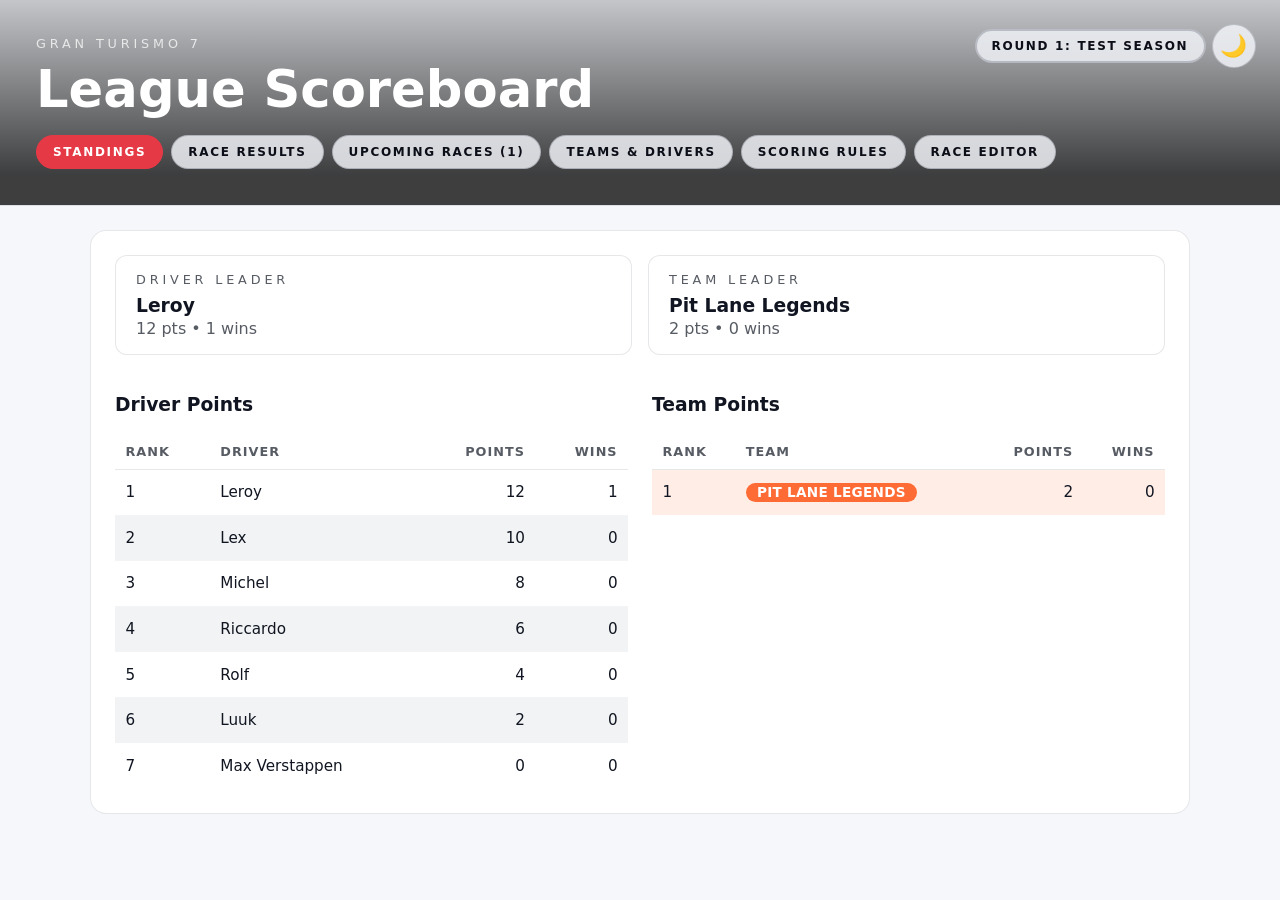
==== commit 4716ccfb: "Javascript fix for iphone" ====
--- a/index.html
+++ b/index.html
@@ -16,7 +16,9 @@
         <div class="hero__round-selector">
           <select id="round-select" aria-label="Select a round"></select>
         </div>
-        <button id="theme-toggle" class="theme-toggle" type="button" aria-pressed="false">Light mode</button>
+        <button id="theme-toggle" class="theme-toggle" type="button" aria-pressed="false">
+          <span class="theme-toggle__icon" aria-hidden="true">☀️</span>
+        </button>
       </div>
       <div class="hero__content">
         <p class="eyebrow">Gran Turismo 7</p>
--- a/styles.css
+++ b/styles.css
@@ -83,7 +83,7 @@
   top: 1.5rem;
   right: 1.5rem;
   display: flex;
-  gap: 0.5rem;
+  gap: 0.4rem;
   align-items: center;
   z-index: 2;
 }
@@ -92,16 +92,30 @@
   border: 1px solid rgba(255, 255, 255, 0.4);
   background: rgba(8, 11, 18, 0.7);
   color: #fff;
-  font-weight: 600;
   letter-spacing: 0.04em;
   text-transform: uppercase;
   font-size: 0.75rem;
-  padding: 0.6rem 1rem;
+  width: 2.75rem;
+  height: 2.75rem;
+  padding: 0;
   border-radius: 999px;
   cursor: pointer;
   transition: transform 150ms ease, background 150ms ease;
-}
-
+  display: inline-flex;
+  align-items: center;
+  justify-content: center;
+}
+
+.theme-toggle__icon {
+  font-size: 1.35rem;
+  line-height: 1;
+}
+
+body.theme-light .theme-toggle {
+  border-color: rgba(15, 23, 42, 0.2);
+  background: rgba(238, 240, 245, 0.85);
+  color: #0b0d17;
+}
 .pill-link {
   text-transform: uppercase;
   font-size: 0.75rem;
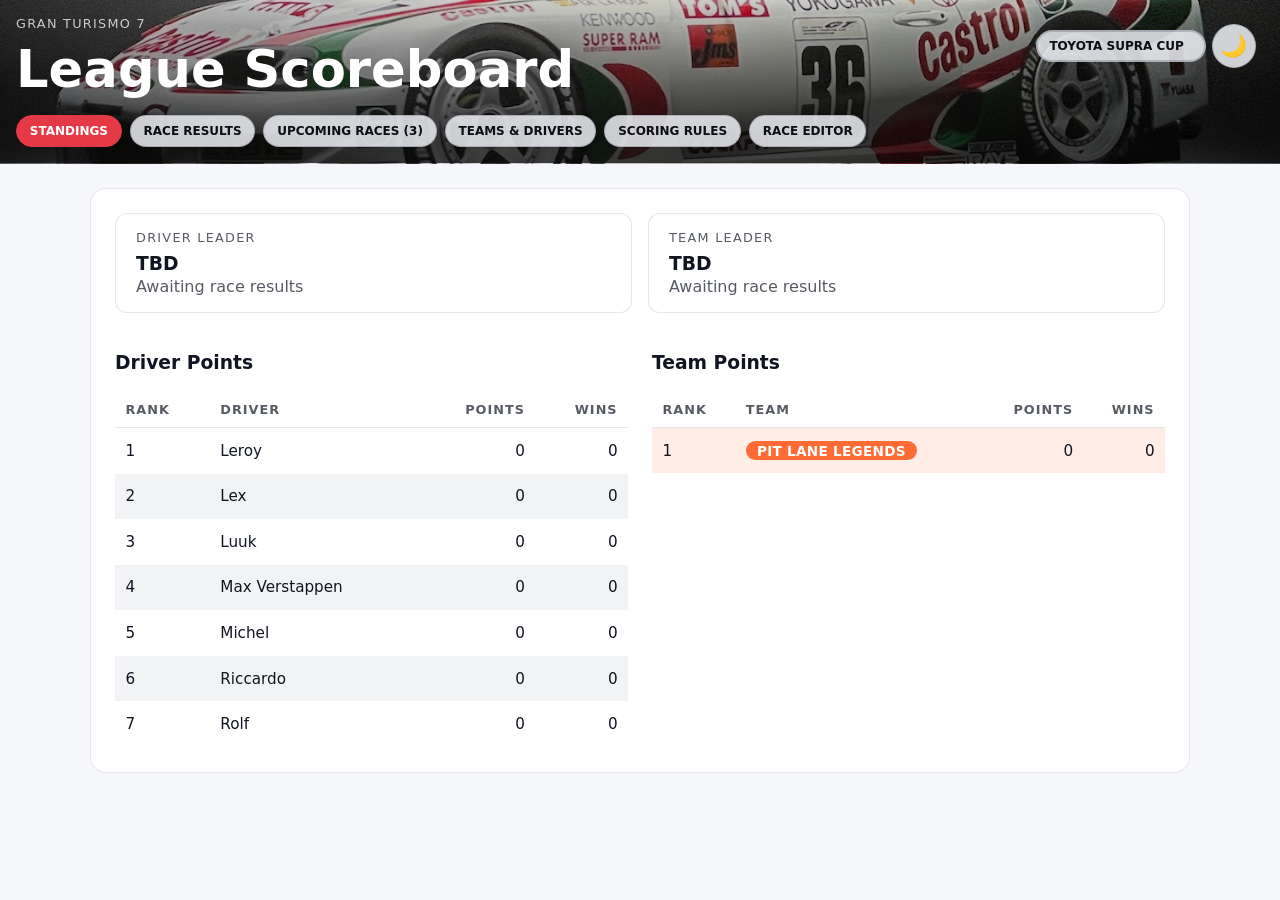
==== commit 62bbb26c: "Cache control" ====
--- a/index.html
+++ b/index.html
@@ -3,6 +3,7 @@
   <head>
     <meta charset="utf-8" />
     <meta name="viewport" content="width=device-width, initial-scale=1" />
+    <meta http-equiv="cache-control" content="max-age=60" />
     <title>Gran Turismo 7 | Scoreboard</title>
     <link rel="icon" type="image/x-icon" href="favicon.ico">
     <link rel="stylesheet" href="styles.css" />
--- a/styles.css
+++ b/styles.css
@@ -67,7 +67,12 @@
 }
 
 .hero {
-  background: url("https://images.unsplash.com/photo-1502877338535-766e1452684a?auto=format&fit=crop&w=1200&q=80") center/cover;
+  --hero-image: url("data/caique-morais-cNWF_1O2kzk-unsplash.jpg");
+  background-color: #050608;
+  background-image: var(--hero-image);
+  background-size: cover;
+  background-position: center 75%;
+  background-repeat: no-repeat;
   min-height: 150px;
   display: flex;
   align-items: flex-end;
@@ -119,9 +124,8 @@
 .pill-link {
   text-transform: uppercase;
   font-size: 0.75rem;
-  letter-spacing: 0.14em;
   font-weight: 600;
-  padding: 0.55rem 1rem;
+  padding: 0.5rem 0.8rem;
   border-radius: 999px;
   border: 1px solid rgba(255, 255, 255, 0.4);
   color: var(--hero-text);
@@ -172,14 +176,13 @@
 }
 
 .hero__content {
-  position: relative;
-  padding: 2.25rem;
+  padding: 1rem;
   z-index: 1;
 }
 
 .hero .eyebrow {
   text-transform: uppercase;
-  letter-spacing: 0.3em;
+  /* letter-spacing: 0.1em; */
   font-size: 0.8rem;
   margin: 0 0 0.5rem;
   color: var(--hero-muted);
@@ -213,12 +216,11 @@
   border: 1px solid rgba(255, 255, 255, 0.4);
   background: rgba(8, 11, 18, 0.65);
   color: #fff;
-  padding: 0.55rem 1rem;
+  padding: 0.5rem 0.8rem;
   font: inherit;
   font-size: 0.75rem;
   font-weight: 600;
   text-transform: uppercase;
-  letter-spacing: 0.14em;
   cursor: pointer;
   min-width: 170px;
   appearance: none;
@@ -1097,6 +1099,14 @@
   border-color: var(--muted);
 }
 
+.race-card__proof-btn--disabled,
+.race-card__proof-btn:disabled {
+  opacity: 0.35;
+  border-color: var(--border);
+  color: var(--muted);
+  cursor: not-allowed;
+}
+
 .race-card__details {
   display: none;
   border-top: 1px solid var(--border);
@@ -1261,7 +1271,8 @@
   }
 
   .hero__content {
-    padding: 1.75rem 1.25rem 2rem;
+    padding: 1rem;
+    padding-top:3rem;
   }
 
   .hero__nav {
@@ -1313,7 +1324,7 @@
 }
 .eyebrow {
   text-transform: uppercase;
-  letter-spacing: 0.3em;
+  letter-spacing: 0.1em;
   font-size: 0.8rem;
   margin: 0 0 0.5rem;
   color: var(--muted);
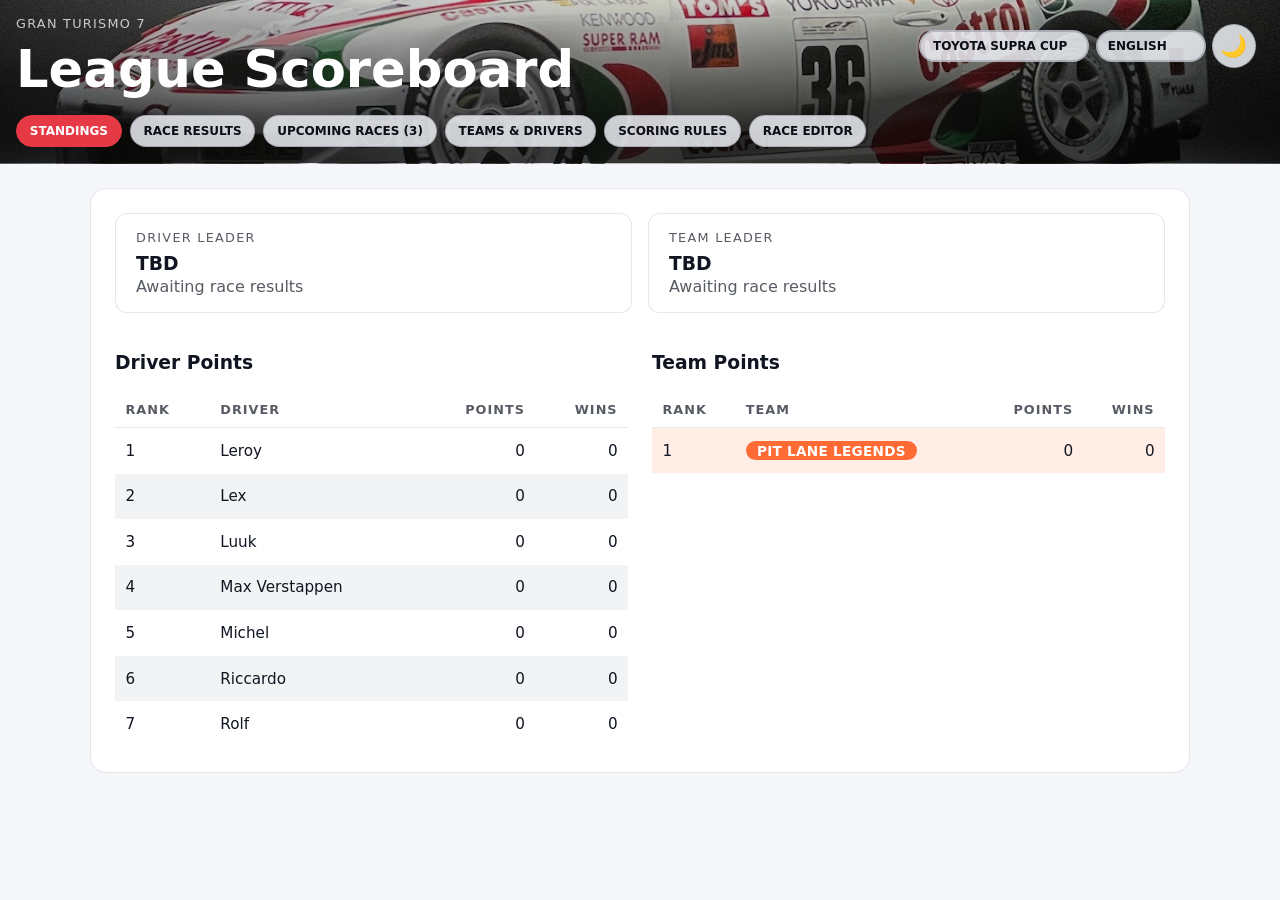
==== commit 5676699e: "Add i18n language support" ====
--- a/index.html
+++ b/index.html
@@ -4,9 +4,10 @@
     <meta charset="utf-8" />
     <meta name="viewport" content="width=device-width, initial-scale=1" />
     <meta http-equiv="cache-control" content="max-age=60" />
-    <title>Gran Turismo 7 | Scoreboard</title>
+    <title data-i18n="pageTitles.standings">Gran Turismo 7 | Scoreboard</title>
     <link rel="icon" type="image/x-icon" href="favicon.ico">
     <link rel="stylesheet" href="styles.css" />
+    <script src="i18n.js" defer></script>
     <script src="theme.js" defer></script>
     <script src="rounds.js" defer></script>
     <script src="main.js" defer></script>
@@ -15,7 +16,10 @@
     <header class="hero" id="top">
       <div class="hero__top-actions">
         <div class="hero__round-selector">
-          <select id="round-select" aria-label="Select a round"></select>
+          <select id="round-select" aria-label="Select a round" data-i18n-attr="aria-label" data-i18n-attr-key="controls.roundSelect"></select>
+        </div>
+        <div class="hero__language-selector">
+          <select id="language-select" aria-label="Select language" data-i18n-attr="aria-label" data-i18n-attr-key="controls.languageSelect"></select>
         </div>
         <button id="theme-toggle" class="theme-toggle" type="button" aria-pressed="false">
           <span class="theme-toggle__icon" aria-hidden="true">☀️</span>
@@ -23,14 +27,14 @@
       </div>
       <div class="hero__content">
         <p class="eyebrow">Gran Turismo 7</p>
-        <h1>League Scoreboard</h1>
+        <h1 data-i18n="standings.heroTitle">League Scoreboard</h1>
         <div class="hero__nav" role="navigation">
-          <a class="pill-link pill-link--active" href="index.html">Standings</a>
-          <a class="pill-link" href="results.html">Race Results</a>
-          <a id="upcoming-pill" class="pill-link" href="races.html">Upcoming Races</a>
-          <a class="pill-link" href="teams.html">Teams &amp; Drivers</a>
-          <a class="pill-link" href="rules.html">Scoring Rules</a>
-          <a class="pill-link" href="editor.html">Race Editor</a>
+          <a class="pill-link pill-link--active" href="index.html" data-i18n="nav.standings">Standings</a>
+          <a class="pill-link" href="results.html" data-i18n="nav.results">Race Results</a>
+          <a id="upcoming-pill" class="pill-link" href="races.html" data-i18n="nav.upcoming">Upcoming Races</a>
+          <a class="pill-link" href="teams.html" data-i18n="nav.teams">Teams &amp; Drivers</a>
+          <a class="pill-link" href="rules.html" data-i18n="nav.rules">Scoring Rules</a>
+          <a class="pill-link" href="editor.html" data-i18n="nav.editor">Race Editor</a>
         </div>
       </div>
     </header>
@@ -39,12 +43,12 @@
       <section id="standings-section" class="panel panel--standings" aria-labelledby="standings-heading">
         <div class="callouts">
           <article class="callout" id="driver-leader-callout">
-            <p class="eyebrow">Driver Leader</p>
+            <p class="eyebrow" data-i18n="standings.driverLeader">Driver Leader</p>
             <h3 id="driver-leader-name">TBD</h3>
             <p class="muted" id="driver-leader-points"></p>
           </article>
           <article class="callout" id="team-leader-callout">
-            <p class="eyebrow">Team Leader</p>
+            <p class="eyebrow" data-i18n="standings.teamLeader">Team Leader</p>
             <h3 id="team-leader-name">TBD</h3>
             <p class="muted" id="team-leader-points"></p>
           </article>
@@ -52,16 +56,16 @@
         <div class="standings-grid">
           <article id="driver-standings-card">
             <header class="standings__header">
-              <h3>Driver Points</h3>
+              <h3 data-i18n="standings.driverPoints">Driver Points</h3>
             </header>
             <div class="table-wrapper">
               <table class="standings-table">
                 <thead>
                   <tr>
-                    <th scope="col">Rank</th>
-                    <th scope="col">Driver</th>
-                    <th scope="col">Points</th>
-                    <th scope="col">Wins</th>
+                    <th scope="col" data-i18n="tables.rank">Rank</th>
+                    <th scope="col" data-i18n="tables.driver">Driver</th>
+                    <th scope="col" data-i18n="tables.points">Points</th>
+                    <th scope="col" data-i18n="tables.wins">Wins</th>
                   </tr>
                 </thead>
                 <tbody id="driver-standings-body"></tbody>
@@ -71,16 +75,16 @@
 
           <article id="team-standings-card">
             <header class="standings__header">
-              <h3>Team Points</h3>
+              <h3 data-i18n="standings.teamPoints">Team Points</h3>
             </header>
             <div class="table-wrapper">
               <table class="standings-table">
                 <thead>
                   <tr>
-                    <th scope="col">Rank</th>
-                    <th scope="col">Team</th>
-                    <th scope="col">Points</th>
-                    <th scope="col">Wins</th>
+                    <th scope="col" data-i18n="tables.rank">Rank</th>
+                    <th scope="col" data-i18n="tables.team">Team</th>
+                    <th scope="col" data-i18n="tables.points">Points</th>
+                    <th scope="col" data-i18n="tables.wins">Wins</th>
                   </tr>
                 </thead>
                 <tbody id="team-standings-body"></tbody>
--- a/styles.css
+++ b/styles.css
@@ -239,6 +239,34 @@
   box-shadow: inset 0 0 0 1px rgba(15, 23, 42, 0.2);
 }
 
+.hero__language-selector select {
+  border-radius: 999px;
+  border: 1px solid rgba(255, 255, 255, 0.4);
+  background: rgba(8, 11, 18, 0.65);
+  color: #fff;
+  padding: 0.5rem 0.7rem;
+  font: inherit;
+  font-size: 0.75rem;
+  font-weight: 600;
+  text-transform: uppercase;
+  cursor: pointer;
+  min-width: 110px;
+  appearance: none;
+  box-shadow: inset 0 0 0 1px var(--border);
+}
+
+.hero__language-selector select:focus {
+  outline: 2px solid var(--accent);
+  outline-offset: 2px;
+}
+
+body.theme-light .hero__language-selector select {
+  border-color: rgba(15, 23, 42, 0.2);
+  background: rgba(238, 240, 245, 0.85);
+  color: #0b0d17;
+  box-shadow: inset 0 0 0 1px rgba(15, 23, 42, 0.2);
+}
+
 .panel {
   background: var(--panel);
   border: 1px solid var(--border);
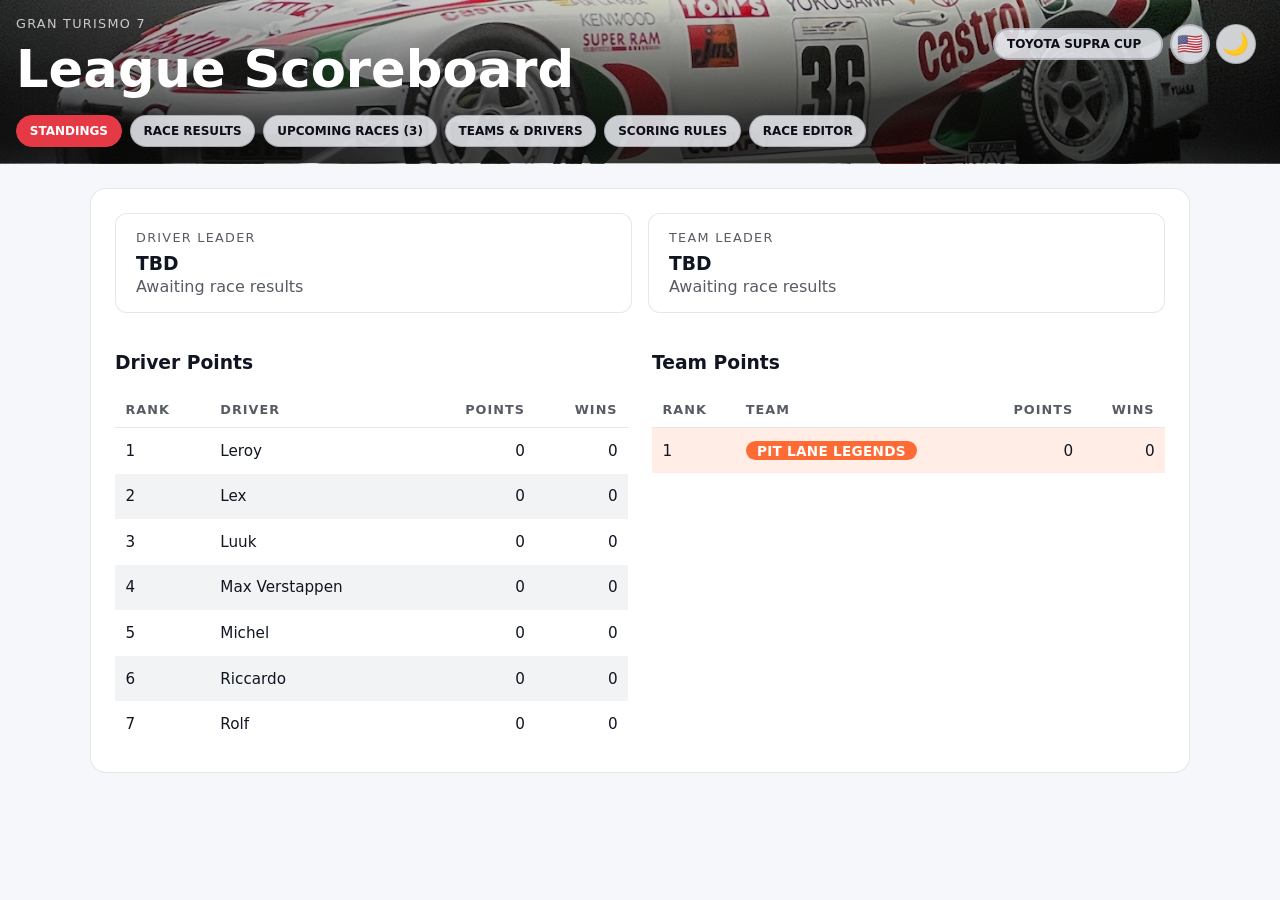
==== commit cdabb5ce: "Compact hero controls and update language toggle" ====
--- a/index.html
+++ b/index.html
@@ -19,7 +19,16 @@
           <select id="round-select" aria-label="Select a round" data-i18n-attr="aria-label" data-i18n-attr-key="controls.roundSelect"></select>
         </div>
         <div class="hero__language-selector">
-          <select id="language-select" aria-label="Select language" data-i18n-attr="aria-label" data-i18n-attr-key="controls.languageSelect"></select>
+          <button
+            id="language-toggle"
+            type="button"
+            class="hero__language-toggle"
+            data-i18n-attr="aria-label"
+            data-i18n-attr-key="controls.languageSelect"
+          >
+            <span class="hero__language-flag" aria-hidden="true">🌐</span>
+            <span class="hero__language-label sr-only" aria-live="polite"></span>
+          </button>
         </div>
         <button id="theme-toggle" class="theme-toggle" type="button" aria-pressed="false">
           <span class="theme-toggle__icon" aria-hidden="true">☀️</span>
--- a/styles.css
+++ b/styles.css
@@ -100,8 +100,8 @@
   letter-spacing: 0.04em;
   text-transform: uppercase;
   font-size: 0.75rem;
-  width: 2.75rem;
-  height: 2.75rem;
+  width: 2.5rem;
+  height: 2.5rem;
   padding: 0;
   border-radius: 999px;
   cursor: pointer;
@@ -239,32 +239,60 @@
   box-shadow: inset 0 0 0 1px rgba(15, 23, 42, 0.2);
 }
 
-.hero__language-selector select {
+.hero__language-toggle {
   border-radius: 999px;
   border: 1px solid rgba(255, 255, 255, 0.4);
   background: rgba(8, 11, 18, 0.65);
   color: #fff;
-  padding: 0.5rem 0.7rem;
+  padding: 0.35rem;
+  width: 2.5rem;
+  height: 2.5rem;
+  min-width: 2.5rem;
+  min-height: 2.5rem;
+  display: inline-flex;
+  align-items: center;
+  justify-content: center;
+  cursor: pointer;
   font: inherit;
-  font-size: 0.75rem;
-  font-weight: 600;
-  text-transform: uppercase;
-  cursor: pointer;
-  min-width: 110px;
-  appearance: none;
   box-shadow: inset 0 0 0 1px var(--border);
-}
-
-.hero__language-selector select:focus {
+  transition: box-shadow 0.2s ease, transform 0.2s ease;
+}
+
+.hero__language-toggle:focus {
   outline: 2px solid var(--accent);
   outline-offset: 2px;
 }
 
-body.theme-light .hero__language-selector select {
+.hero__language-toggle:active {
+  transform: translateY(1px);
+}
+
+.hero__language-flag {
+  font-size: 1.3rem;
+  line-height: 1;
+}
+
+.hero__language-toggle:hover {
+  box-shadow: inset 0 0 0 1px var(--border), 0 0 0 4px rgba(255, 255, 255, 0.1);
+}
+
+body.theme-light .hero__language-toggle {
   border-color: rgba(15, 23, 42, 0.2);
   background: rgba(238, 240, 245, 0.85);
   color: #0b0d17;
   box-shadow: inset 0 0 0 1px rgba(15, 23, 42, 0.2);
+}
+
+.sr-only {
+  position: absolute;
+  width: 1px;
+  height: 1px;
+  padding: 0;
+  margin: -1px;
+  overflow: hidden;
+  clip: rect(0 0 0 0);
+  white-space: nowrap;
+  border: 0;
 }
 
 .panel {
